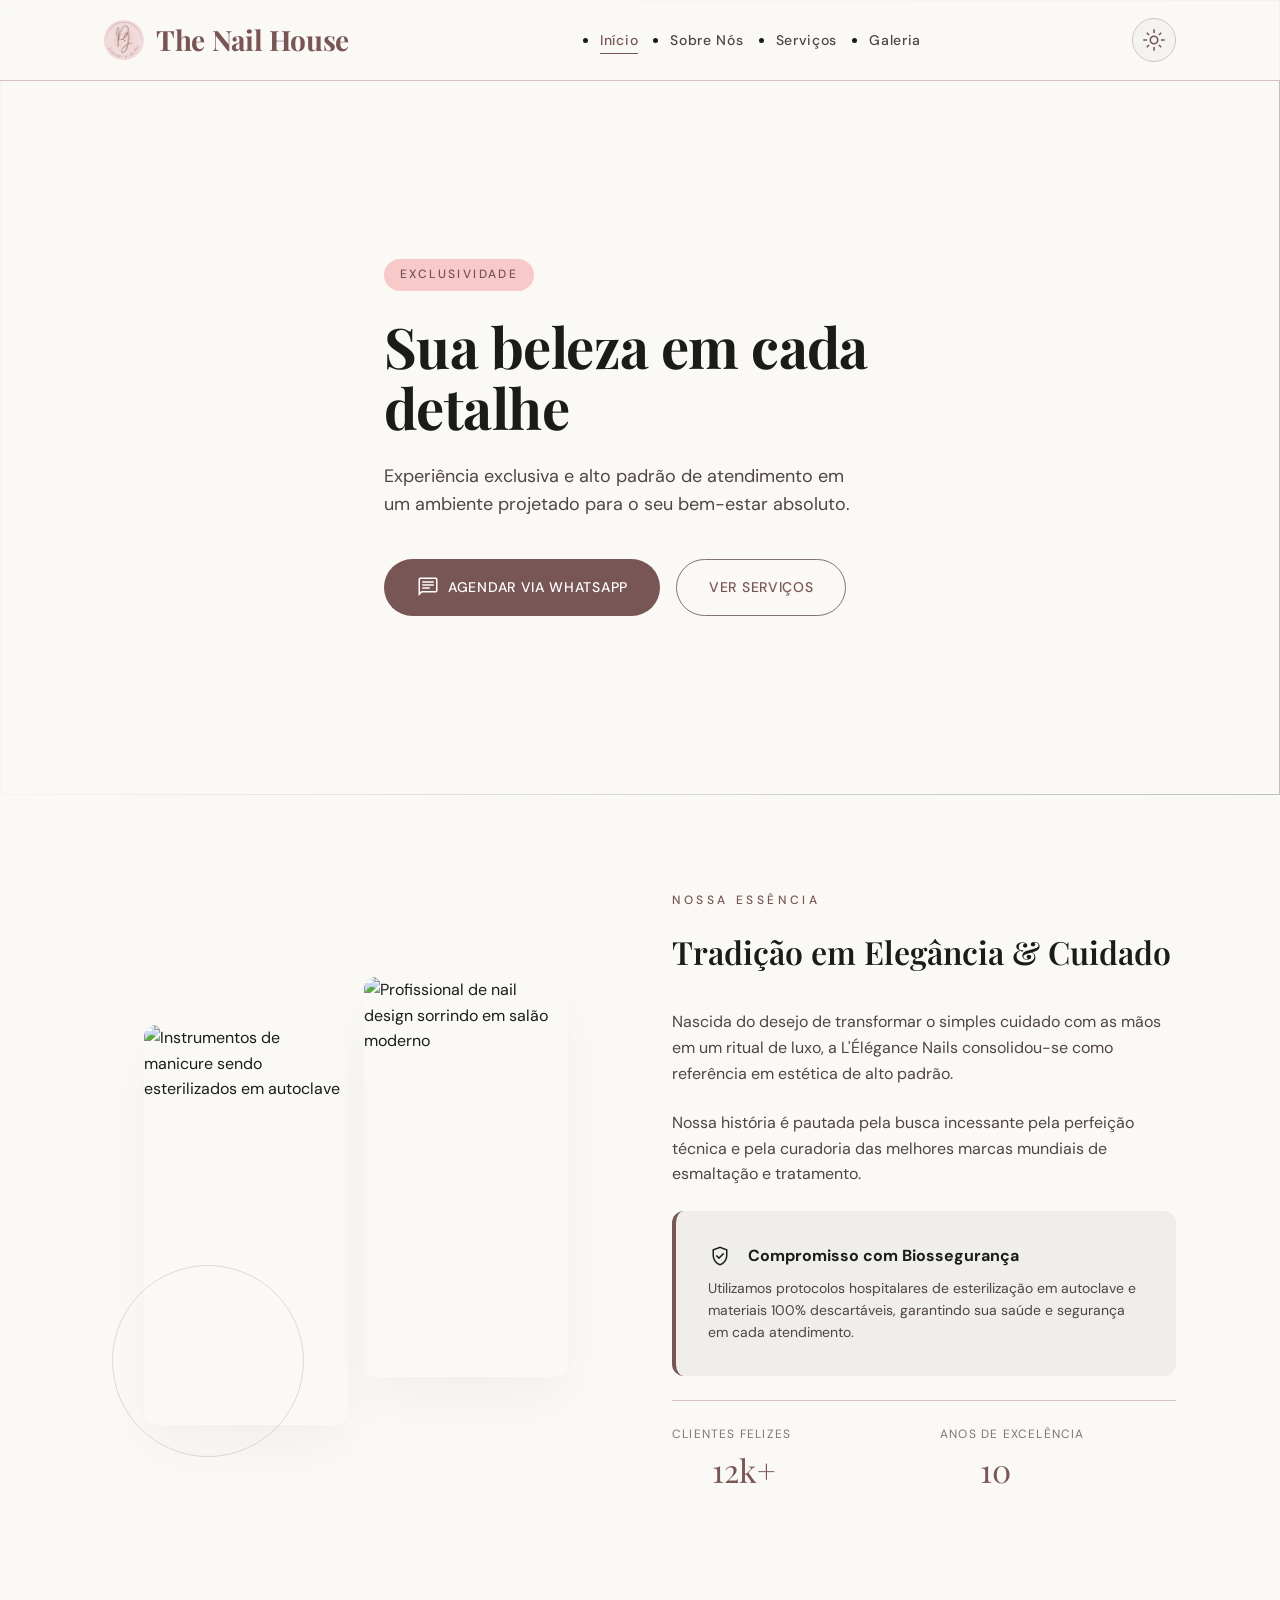
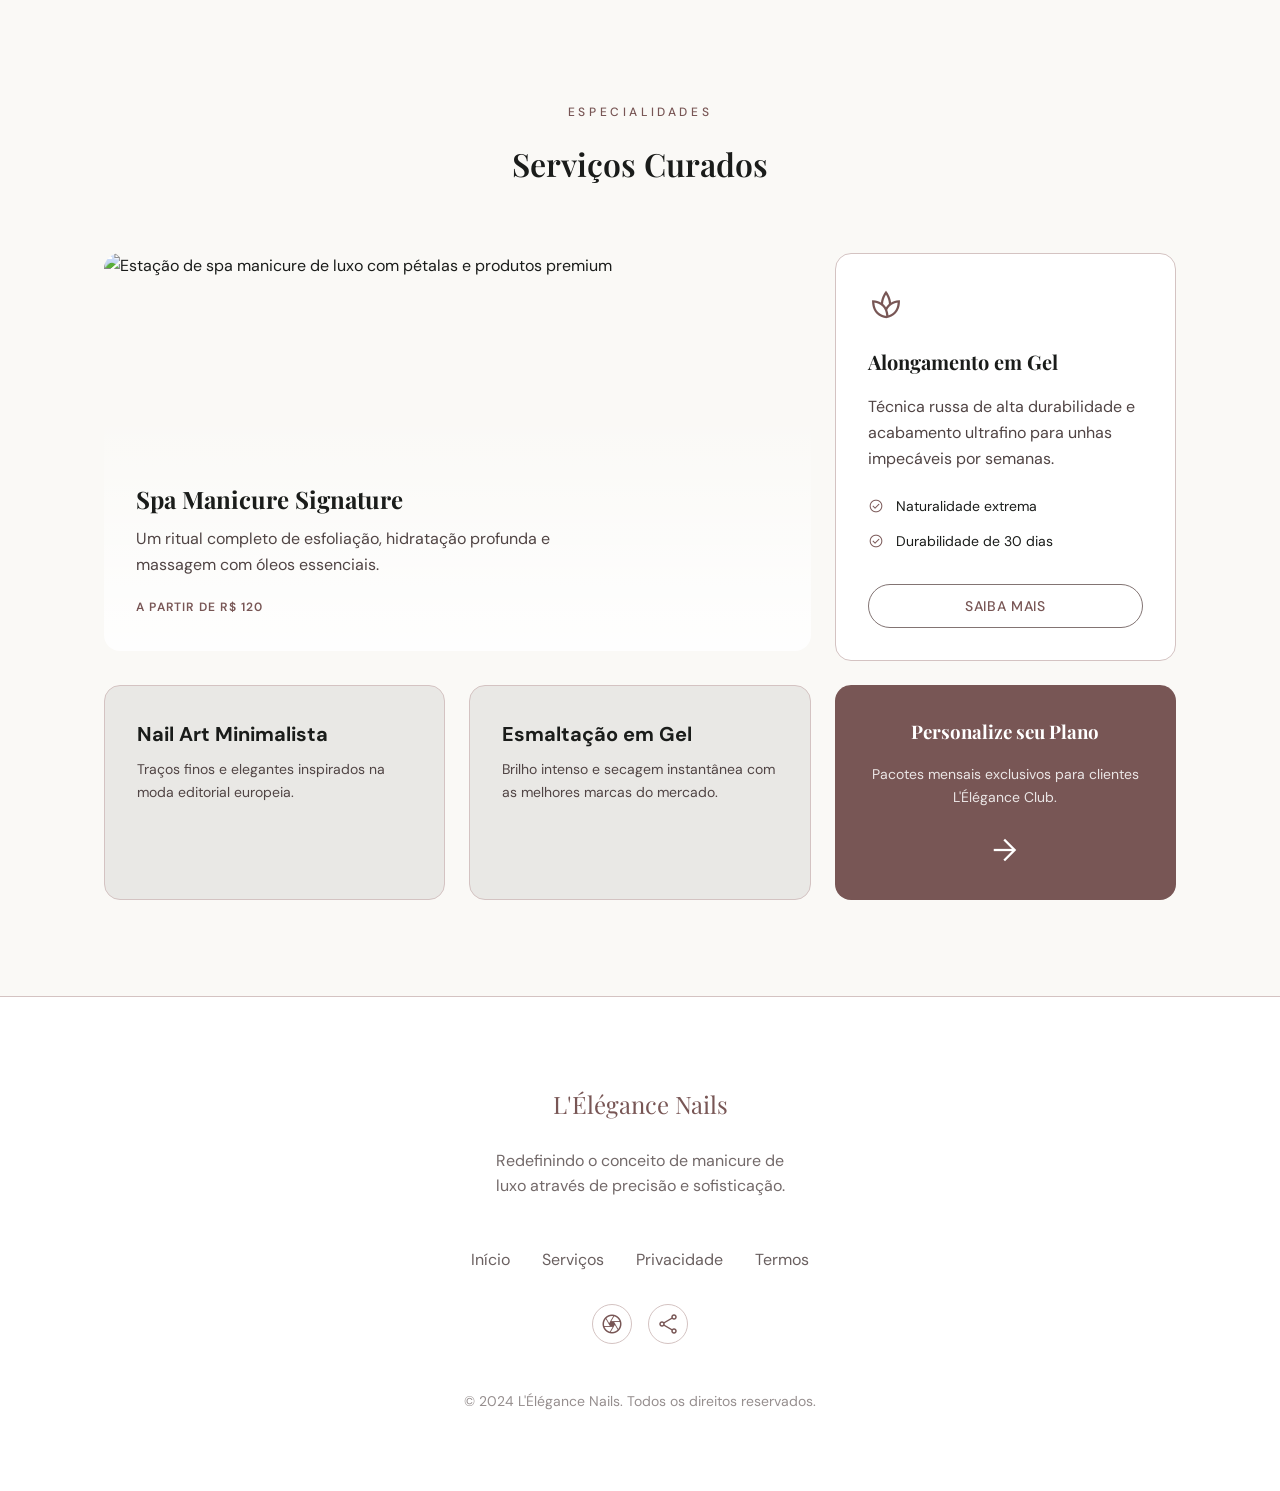
==== index.html @ 6719c439 "inicianto projeto" ====
<!DOCTYPE html>
<html lang="pt-BR" data-theme="light">
<head>
<meta charset="utf-8" />
<meta name="viewport" content="width=device-width, initial-scale=1.0" />
<title>L'Élégance Nails | Manicure de Luxo e Sofisticação</title>
<meta name="description" content="L'Élégance Nails: manicure de alto padrão, alongamento em gel, spa manicure e nail art. Biossegurança hospitalar e atendimento exclusivo. Agende pelo WhatsApp." />
<meta name="keywords" content="manicure de luxo, alongamento em gel, spa manicure, nail art, esmaltação em gel, salão de unhas" />
<meta name="robots" content="index, follow" />
<link rel="canonical" href="https://www.lelegancenails.com.br/" />

<!-- Open Graph / redes sociais -->
<meta property="og:type" content="business.business" />
<meta property="og:title" content="L'Élégance Nails | Manicure de Luxo e Sofisticação" />
<meta property="og:description" content="Experiência exclusiva de manicure e nail design em ambiente de alto padrão." />
<meta property="og:locale" content="pt_BR" />

<!-- Fonts -->
<link rel="preconnect" href="https://fonts.googleapis.com" />
<link href="https://fonts.googleapis.com/css2?family=Playfair+Display:wght@400;500;600;700;800&family=DM+Sans:wght@400;500;700&display=swap" rel="stylesheet" />
<link href="https://fonts.googleapis.com/css2?family=Material+Symbols+Outlined:wght,FILL@100..700,0..1&display=swap" rel="stylesheet" />

<!-- Tema aplicado antes da renderização, evita "flash" de tema errado -->
<script src="tema.js"></script>

<link rel="stylesheet" href="styles.css" />

<!-- Dados estruturados para SEO local -->
<script type="application/ld+json">
{
  "@context": "https://schema.org",
  "@type": "NailSalon",
  "name": "L'Élégance Nails",
  "description": "Salão de manicure de luxo com protocolos de biossegurança hospitalar.",
  "priceRange": "$$$"
}
</script>
</head>
<body>

<a class="pular-conteudo" href="#conteudo-principal" style="position:absolute;left:-9999px;">Pular para o conteúdo</a>

<!-- Cabeçalho -->
<header class="cabecalho">
  <nav class="cabecalho__nav" aria-label="Navegação principal">
    <div class="cabecalho__esquerda">
      <img src="./assets/logo.png" alt="L'Élégance Nails Logo" class="cabecalho__logo" />
      <span class="cabecalho__marca fonte-display">The Nail House</span>
    </div>

    <ul class="cabecalho__links" role="list">
      <li><a class="cabecalho__link" href="#inicio" aria-current="page">Início</a></li>
      <li><a class="cabecalho__link" href="#sobre">Sobre Nós</a></li>
      <li><a class="cabecalho__link" href="#servicos">Serviços</a></li>
      <li><a class="cabecalho__link" href="#galeria">Galeria</a></li>
    </ul>

    <div class="cabecalho__acoes">
      <button class="botao-tema" type="button" data-tema-toggle aria-pressed="false" aria-label="Ativar tema escuro">
        <span class="material-symbols-outlined botao-tema__sol" aria-hidden="true">light_mode</span>
        <span class="material-symbols-outlined botao-tema__lua" aria-hidden="true">dark_mode</span>
      </button>
    </div>
  </nav>
</header>

<main id="conteudo-principal">

  <!-- Hero -->
  <section class="hero" id="inicio" aria-labelledby="hero-titulo">
    <div class="hero__midia" aria-hidden="true">
      <img
        src="https://lh3.googleusercontent.com/aida-public/[base64]"
        alt=""
        loading="eager"
      />
      <div class="hero__gradiente"></div>
    </div>

    <div class="container hero__conteudo">
      <span class="hero__selo">Exclusividade</span>
      <h1 id="hero-titulo" class="hero__titulo fonte-display">Sua beleza em cada detalhe</h1>
      <p class="hero__texto">
        Experiência exclusiva e alto padrão de atendimento em um ambiente projetado para o seu bem-estar absoluto.
      </p>
      <div class="hero__acoes">
        <a class="botao-primario" href="https://wa.me/">
          <span class="material-symbols-outlined" aria-hidden="true">chat</span>
          Agendar via WhatsApp
        </a>
        <a class="botao-secundario" href="#servicos">Ver Serviços</a>
      </div>
    </div>
  </section>

  <!-- Sobre -->
  <section class="secao" id="sobre" aria-labelledby="sobre-titulo">
    <div class="container sobre__grade">
      <figure class="sobre__imagens revelar">
        <div>
          <img
            src="https://lh3.googleusercontent.com/aida-public/[base64]"
            alt="Instrumentos de manicure sendo esterilizados em autoclave"
            loading="lazy"
          />
        </div>
        <div>
          <img
            src="https://lh3.googleusercontent.com/aida-public/[base64]"
            alt="Profissional de nail design sorrindo em salão moderno"
            loading="lazy"
          />
        </div>
        <div class="sobre__circulo-decorativo" aria-hidden="true"></div>
      </figure>

      <div class="sobre__texto-coluna revelar">
        <span class="secao__eyebrow">Nossa Essência</span>
        <h2 id="sobre-titulo" class="secao__titulo fonte-display">Tradição em Elegância &amp; Cuidado</h2>

        <p class="sobre__paragrafo">
          Nascida do desejo de transformar o simples cuidado com as mãos em um ritual de luxo, a L'Élégance Nails consolidou-se como referência em estética de alto padrão.
        </p>
        <p class="sobre__paragrafo">
          Nossa história é pautada pela busca incessante pela perfeição técnica e pela curadoria das melhores marcas mundiais de esmaltação e tratamento.
        </p>

        <div class="destaque-bioseguranca">
          <div class="destaque-bioseguranca__cabecalho">
            <span class="material-symbols-outlined" aria-hidden="true">verified_user</span>
            <h3>Compromisso com Biossegurança</h3>
          </div>
          <p>Utilizamos protocolos hospitalares de esterilização em autoclave e materiais 100% descartáveis, garantindo sua saúde e segurança em cada atendimento.</p>
        </div>

        <dl class="estatisticas">
          <div>
            <dt class="estatisticas__rotulo">Clientes Felizes</dt>
            <dd class="estatisticas__numero fonte-display">12k+</dd>
          </div>
          <div>
            <dt class="estatisticas__rotulo">Anos de Excelência</dt>
            <dd class="estatisticas__numero fonte-display">10</dd>
          </div>
        </dl>
      </div>
    </div>
  </section>

  <!-- Serviços -->
  <section class="secao" id="servicos" aria-labelledby="servicos-titulo">
    <div class="container servicos__cabecalho">
      <span class="secao__eyebrow">Especialidades</span>
      <h2 id="servicos-titulo" class="secao__titulo fonte-display">Serviços Curados</h2>
    </div>

    <div class="container servicos__grade">
      <article class="servico-destaque revelar">
        <img
          src="https://lh3.googleusercontent.com/aida-public/[base64]"
          alt="Estação de spa manicure de luxo com pétalas e produtos premium"
          loading="lazy"
        />
        <div class="servico-destaque__gradiente" aria-hidden="true"></div>
        <div class="servico-destaque__conteudo">
          <h3 class="fonte-display">Spa Manicure Signature</h3>
          <p>Um ritual completo de esfoliação, hidratação profunda e massagem com óleos essenciais.</p>
          <span class="servico-destaque__preco">A partir de R$ 120</span>
        </div>
      </article>

      <article class="servico-card revelar">
        <div>
          <span class="material-symbols-outlined servico-card__icone" aria-hidden="true">spa</span>
          <h3 class="fonte-display">Alongamento em Gel</h3>
          <p>Técnica russa de alta durabilidade e acabamento ultrafino para unhas impecáveis por semanas.</p>
        </div>
        <ul>
          <li><span class="material-symbols-outlined" aria-hidden="true">check_circle</span> Naturalidade extrema</li>
          <li><span class="material-symbols-outlined" aria-hidden="true">check_circle</span> Durabilidade de 30 dias</li>
        </ul>
        <button class="botao-secundario" type="button">Saiba Mais</button>
      </article>

      <article class="servico-simples revelar">
        <h3>Nail Art Minimalista</h3>
        <p>Traços finos e elegantes inspirados na moda editorial europeia.</p>
      </article>

      <article class="servico-simples revelar">
        <h3>Esmaltação em Gel</h3>
        <p>Brilho intenso e secagem instantânea com as melhores marcas do mercado.</p>
      </article>

      <article class="servico-cta revelar">
        <h3 class="fonte-display">Personalize seu Plano</h3>
        <p>Pacotes mensais exclusivos para clientes L'Élégance Club.</p>
        <span class="material-symbols-outlined" aria-hidden="true">arrow_forward</span>
      </article>
    </div>
  </section>

</main>

<!-- Rodapé -->
<footer class="rodape">
  <div class="container rodape__conteudo">
    <div>
      <p class="rodape__marca fonte-display">L'Élégance Nails</p>
      <p class="rodape__descricao">Redefinindo o conceito de manicure de luxo através de precisão e sofisticação.</p>
    </div>

    <nav aria-label="Links do rodapé">
      <ul class="rodape__links" role="list" style="list-style:none;padding:0;margin:0;">
        <li><a href="#inicio">Início</a></li>
        <li><a href="#servicos">Serviços</a></li>
        <li><a href="#">Privacidade</a></li>
        <li><a href="#">Termos</a></li>
      </ul>
    </nav>

    <div class="rodape__redes">
      <a href="#" aria-label="Instagram"><span class="material-symbols-outlined" aria-hidden="true">camera</span></a>
      <a href="#" aria-label="Compartilhar"><span class="material-symbols-outlined" aria-hidden="true">share</span></a>
    </div>

    <p class="rodape__copyright">© 2024 L'Élégance Nails. Todos os direitos reservados.</p>
  </div>
</footer>

<!-- Navegação inferior (mobile) -->
<nav class="nav-inferior" aria-label="Navegação inferior mobile">
  <ul class="nav-inferior__lista" role="list" style="list-style:none;padding:0;margin:0;">
    <li><a class="nav-inferior__item" href="./index.html" aria-current="page"><span class="material-symbols-outlined" aria-hidden="true">home</span>Home</a></li>
    <li><a class="nav-inferior__item" href="./servico.html"><span class="material-symbols-outlined" aria-hidden="true">content_cut</span>Serviços</a></li>
    <li><a class="nav-inferior__item" href="./galeria.html"><span class="material-symbols-outlined" aria-hidden="true">auto_stories</span>Galeria</a></li>
    <li><a class="nav-inferior__item" href="./agendar.html"><span class="material-symbols-outlined" aria-hidden="true">calendar_month</span>Agendar</a></li>
  </ul>
</nav>

<script>
  // Revelação dos elementos ao rolar a página
  document.addEventListener('DOMContentLoaded', function () {
    var opcoes = { threshold: 0.15 };
    var observador = new IntersectionObserver(function (entradas) {
      entradas.forEach(function (entrada) {
        if (entrada.isIntersecting) {
          entrada.target.classList.add('revelar--visivel');
          observador.unobserve(entrada.target);
        }
      });
    }, opcoes);

    document.querySelectorAll('.revelar').forEach(function (elemento) {
      observador.observe(elemento);
    });

    // Menu mobile simples
    var botaoMenu = document.querySelector('.cabecalho__menu-mobile');
    var links = document.querySelector('.cabecalho__links');
    if (botaoMenu && links) {
      botaoMenu.addEventListener('click', function () {
        var aberto = botaoMenu.getAttribute('aria-expanded') === 'true';
        botaoMenu.setAttribute('aria-expanded', String(!aberto));
        links.style.display = aberto ? '' : 'flex';
        links.style.flexDirection = 'column';
        links.style.position = 'absolute';
        links.style.top = '80px';
        links.style.left = '0';
        links.style.right = '0';
        links.style.background = 'var(--color-surface)';
        links.style.padding = '16px 20px';
        links.style.borderBottom = '1px solid var(--color-outline-variant)';
      });
    }
  });
</script>
</body>
</html>
---- styles.css ----
/* ==========================================================================
   L'Élégance Nails — styles.css
   Sistema de tema via CSS custom properties + data-theme no <html>
   ========================================================================== */

:root,
[data-theme="light"] {
  --color-primary: #785655;
  --color-on-primary: #ffffff;
  --color-primary-container: #f7cac9;
  --color-on-primary-container: #755353;
  --color-secondary: #7b5455;
  --color-secondary-container: #fdcbcb;
  --color-on-secondary-container: #795354;

  --color-background: #faf9f6;
  --color-on-background: #1a1c1a;
  --color-surface: #faf9f6;
  --color-on-surface: #1a1c1a;
  --color-surface-variant: #e3e2e0;
  --color-on-surface-variant: #504444;

  --color-surface-container-lowest: #ffffff;
  --color-surface-container-low: #f4f3f1;
  --color-surface-container: #efeeeb;
  --color-surface-container-high: #e9e8e5;
  --color-surface-container-highest: #e3e2e0;

  --color-outline: #827473;
  --color-outline-variant: #d4c3c2;

  --sombra-ambiente: 0 24px 48px -12px rgba(123, 84, 85, 0.08);
  --sombra-nav: 0 -4px 24px rgba(123, 84, 85, 0.06);
  color-scheme: light;
}

[data-theme="dark"] {
  --color-primary: #ffd0d9;
  --color-on-primary: #46282f;
  --color-primary-container: #e2b4bd;
  --color-on-primary-container: #67444c;
  --color-secondary: #f2b8b8;
  --color-secondary-container: #673e3e;
  --color-on-secondary-container: #e2abaa;

  --color-background: #131313;
  --color-on-background: #e5e2e1;
  --color-surface: #131313;
  --color-on-surface: #e5e2e1;
  --color-surface-variant: #353534;
  --color-on-surface-variant: #d3c2c5;

  --color-surface-container-lowest: #0e0e0e;
  --color-surface-container-low: #1c1b1b;
  --color-surface-container: #201f1f;
  --color-surface-container-high: #2a2a2a;
  --color-surface-container-highest: #353534;

  --color-outline: #9c8d8f;
  --color-outline-variant: #4f4446;

  --sombra-ambiente: 0 24px 48px -12px rgba(0, 0, 0, 0.55);
  --sombra-nav: 0 -4px 24px rgba(0, 0, 0, 0.5);
  color-scheme: dark;
}

/* Transição suave ao trocar de tema (ligada via JS por 500ms) */
.transicao-tema,
.transicao-tema * {
  transition: background-color 0.4s ease, color 0.4s ease, border-color 0.4s ease,
    box-shadow 0.4s ease !important;
}

/* ==========================================================================
   Reset & base
   ========================================================================== */
* {
  box-sizing: border-box;
}

html {
  scroll-behavior: smooth;
}

body {
  margin: 0;
  min-height: 100dvh;
  background: var(--color-background);
  color: var(--color-on-surface);
  font-family: "DM Sans", "Manrope", sans-serif;
  line-height: 1.6;
  -webkit-font-smoothing: antialiased;
}

img {
  max-width: 100%;
  display: block;
}

a {
  color: inherit;
  text-decoration: none;
}

button {
  font: inherit;
  cursor: pointer;
}

::-webkit-scrollbar {
  width: 6px;
}
::-webkit-scrollbar-track {
  background: var(--color-background);
}
::-webkit-scrollbar-thumb {
  background: var(--color-outline-variant);
  border-radius: 10px;
}

.material-symbols-outlined {
  font-variation-settings: "FILL" 0, "wght" 300, "GRAD" 0, "opsz" 24;
  vertical-align: middle;
}

.container {
  max-width: 1200px;
  margin-inline: auto;
  padding-inline: 20px;
}
@media (min-width: 768px) {
  .container {
    padding-inline: 64px;
  }
}

.fonte-display {
  font-family: "Playfair Display", serif;
}

/* ==========================================================================
   Cabeçalho / navegação
   ========================================================================== */
/* ==========================================================================
   Cabeçalho / navegação
   ========================================================================== */
.cabecalho {
  position: fixed;
  inset-inline: 0;
  top: 0;
  z-index: 50;
  background: color-mix(in srgb, var(--color-surface) 80%, transparent);
  backdrop-filter: blur(20px);
  -webkit-backdrop-filter: blur(20px);
  border-bottom: 1px solid var(--color-outline-variant);
}

.cabecalho__nav {
  display: flex;
  align-items: center;
  justify-content: space-between;
  height: 80px;
  max-width: 1200px;
  margin-inline: auto;
  padding-inline: 20px;
}
@media (min-width: 768px) {
  .cabecalho__nav {
    padding-inline: 64px;
  }
}

/* Agrupamento da Esquerda (Logo + Nome) */
.cabecalho__esquerda {
  display: flex;
  align-items: center;
  gap: 12px;
}

/* Estilização da Logo */
.cabecalho__logo {
  height: 40px; /* Ajuste a altura desejada da sua logo aqui */
  width: auto;
  object-fit: contain;
}

.cabecalho__marca {
  font-size: 22px;
  font-weight: 700;
  color: var(--color-primary);
  letter-spacing: -0.01em;
}
@media (min-width: 768px) {
  .cabecalho__marca {
    font-size: 28px;
  }
}

.cabecalho__links {
  display: none;
  align-items: center;
  gap: 32px;
}
@media (min-width: 768px) {
  .cabecalho__links {
    display: flex;
  }
}

.cabecalho__link {
  font-size: 14px;
  letter-spacing: 0.05em;
  font-weight: 500;
  color: var(--color-on-surface-variant);
  padding-bottom: 4px;
  border-bottom: 1px solid transparent;
  transition: color 0.3s ease, border-color 0.3s ease;
}
.cabecalho__link:hover,
.cabecalho__link[aria-current="page"] {
  color: var(--color-primary);
  border-color: var(--color-primary);
}

.cabecalho__acoes {
  display: flex;
  align-items: center;
  gap: 12px;
}

/* Botão de alternância de tema */
.botao-tema {
  position: relative;
  display: inline-flex;
  align-items: center;
  justify-content: center;
  width: 44px;
  height: 44px;
  border-radius: 999px;
  border: 1px solid var(--color-outline-variant);
  background: var(--color-surface-container-low);
  color: var(--color-primary);
  overflow: hidden;
  transition: background 0.3s ease, transform 0.2s ease, border-color 0.3s ease;
}
.botao-tema:hover {
  border-color: var(--color-primary);
}
.botao-tema:active {
  transform: scale(0.9);
}
.botao-tema .material-symbols-outlined {
  position: absolute;
  transition: transform 0.45s cubic-bezier(0.34, 1.56, 0.64, 1), opacity 0.3s ease;
}
.botao-tema__sol {
  opacity: 1;
  transform: rotate(0deg) scale(1);
}
.botao-tema__lua {
  opacity: 0;
  transform: rotate(-90deg) scale(0.4);
}
[data-theme="dark"] .botao-tema__sol {
  opacity: 0;
  transform: rotate(90deg) scale(0.4);
}
[data-theme="dark"] .botao-tema__lua {
  opacity: 1;
  transform: rotate(0deg) scale(1);
}

.botao-primario {
  background: var(--color-primary);
  color: var(--color-on-primary);
  border: none;
  padding: 10px 24px;
  border-radius: 999px;
  font-size: 14px;
  letter-spacing: 0.05em;
  font-weight: 500;
  text-transform: uppercase;
  transition: background 0.3s ease, transform 0.2s ease, box-shadow 0.3s ease;
}
.botao-primario:hover {
  box-shadow: 0 8px 20px -6px color-mix(in srgb, var(--color-primary) 60%, transparent);
}
.botao-primario:active {
  transform: scale(0.96);
}

.botao-secundario {
  background: transparent;
  border: 1px solid var(--color-outline);
  color: var(--color-primary);
  padding: 10px 24px;
  border-radius: 999px;
  font-size: 14px;
  letter-spacing: 0.05em;
  font-weight: 500;
  text-transform: uppercase;
  transition: background 0.3s ease, border-color 0.3s ease;
}
.botao-secundario:hover {
  background: color-mix(in srgb, var(--color-primary-container) 20%, transparent);
  border-color: var(--color-primary);
}

/* ==========================================================================
   Hero
   ========================================================================== */
.hero {
  position: relative;
  min-height: 795px;
  display: flex;
  align-items: center;
  padding-top: 80px;
  overflow: hidden;
}

.hero__midia {
  position: absolute;
  inset: 0;
  z-index: 0;
}
.hero__midia img {
  width: 100%;
  height: 100%;
  object-fit: cover;
  animation: zoom-suave 16s ease-in-out infinite alternate;
}
.hero__gradiente {
  position: absolute;
  inset: 0;
  background: linear-gradient(
    to right,
    color-mix(in srgb, var(--color-background) 92%, transparent) 0%,
    color-mix(in srgb, var(--color-background) 45%, transparent) 45%,
    transparent 100%
  );
}

.hero__conteudo {
  position: relative;
  z-index: 10;
  max-width: 640px;
}

.hero__selo {
  display: inline-block;
  padding: 6px 16px;
  margin-bottom: 24px;
  border-radius: 999px;
  background: var(--color-primary-container);
  color: var(--color-on-primary-container);
  font-size: 12px;
  letter-spacing: 0.2em;
  text-transform: uppercase;
  font-weight: 500;
}

.hero__titulo {
  font-size: 32px;
  line-height: 1.2;
  font-weight: 700;
  letter-spacing: -0.01em;
  margin: 0 0 24px;
  color: var(--color-on-surface);
}
@media (min-width: 768px) {
  .hero__titulo {
    font-size: 56px;
    line-height: 1.1;
  }
}

.hero__texto {
  font-size: 18px;
  color: var(--color-on-surface-variant);
  max-width: 480px;
  margin: 0 0 40px;
}

.hero__acoes {
  display: flex;
  flex-direction: column;
  gap: 16px;
}
@media (min-width: 480px) {
  .hero__acoes {
    flex-direction: row;
  }
}

.hero__acoes a {
  display: inline-flex;
  align-items: center;
  justify-content: center;
  gap: 8px;
  padding: 16px 32px;
}

/* ==========================================================================
   Seção "Sobre"
   ========================================================================== */
.secao {
  padding-block: 96px;
}

.secao__eyebrow {
  display: block;
  margin-bottom: 16px;
  color: var(--color-primary);
  font-size: 12px;
  letter-spacing: 0.3em;
  text-transform: uppercase;
  font-weight: 500;
}

.secao__titulo {
  font-size: 28px;
  font-weight: 600;
  margin: 0 0 32px;
  color: var(--color-on-surface);
}
@media (min-width: 768px) {
  .secao__titulo {
    font-size: 32px;
  }
}

.sobre__grade {
  display: grid;
  grid-template-columns: 1fr;
  gap: 64px;
  align-items: center;
}
@media (min-width: 1024px) {
  .sobre__grade {
    grid-template-columns: repeat(12, 1fr);
  }
  .sobre__imagens {
    grid-column: span 6;
  }
  .sobre__texto-coluna {
    grid-column: span 6;
  }
}

.sobre__imagens {
  position: relative;
  display: grid;
  grid-template-columns: 1fr 1fr;
  gap: 16px;
}
.sobre__imagens > div:first-child {
  padding-top: 48px;
}
.sobre__imagens img {
  width: 100%;
  height: 400px;
  object-fit: cover;
  border-radius: 12px;
  box-shadow: var(--sombra-ambiente);
  transition: transform 0.5s ease;
}
.sobre__imagens > div:last-child img {
  height: 450px;
}
.sobre__imagens img:hover {
  transform: translateY(-6px);
}
.sobre__circulo-decorativo {
  position: absolute;
  z-index: -1;
  bottom: -32px;
  left: -32px;
  width: 192px;
  height: 192px;
  border-radius: 999px;
  border: 1px solid color-mix(in srgb, var(--color-primary) 20%, transparent);
}

.sobre__paragrafo {
  color: var(--color-on-surface-variant);
  margin: 0 0 24px;
}

.destaque-bioseguranca {
  background: var(--color-surface-container);
  padding: 32px;
  border-radius: 12px;
  border-left: 4px solid var(--color-primary);
  margin-block: 24px;
}
.destaque-bioseguranca__cabecalho {
  display: flex;
  gap: 16px;
  align-items: center;
  margin-bottom: 8px;
}
.destaque-bioseguranca__cabecalho h3 {
  margin: 0;
  color: var(--color-on-surface);
  font-size: 16px;
}
.destaque-bioseguranca p {
  margin: 0;
  font-size: 14px;
  color: var(--color-on-surface-variant);
}

.estatisticas {
  display: grid;
  grid-template-columns: 1fr 1fr;
  gap: 32px;
  padding-top: 24px;
  border-top: 1px solid var(--color-outline-variant);
}
.estatisticas__numero {
  display: block;
  font-family: "Playfair Display", serif;
  font-size: 32px;
  color: var(--color-primary);
}
.estatisticas__rotulo {
  font-size: 12px;
  text-transform: uppercase;
  letter-spacing: 0.1em;
  color: var(--color-outline);
}

/* ==========================================================================
   Serviços — grade bento
   ========================================================================== */
.servicos__cabecalho {
  text-align: center;
  margin-bottom: 64px;
}

.servicos__grade {
  display: grid;
  grid-template-columns: 1fr;
  gap: 24px;
}
@media (min-width: 768px) {
  .servicos__grade {
    grid-template-columns: repeat(3, 1fr);
  }
  .servico-destaque {
    grid-column: span 2;
  }
}

.servico-destaque {
  position: relative;
  overflow: hidden;
  border-radius: 16px;
  aspect-ratio: 16 / 9;
}
.servico-destaque img {
  position: absolute;
  inset: 0;
  width: 100%;
  height: 100%;
  object-fit: cover;
  transition: transform 0.7s ease;
}
.servico-destaque:hover img {
  transform: scale(1.06);
}
.servico-destaque__gradiente {
  position: absolute;
  inset: 0;
  background: linear-gradient(
    to top,
    color-mix(in srgb, var(--color-surface-container-lowest) 90%, transparent) 0%,
    transparent 60%
  );
}
.servico-destaque__conteudo {
  position: absolute;
  left: 0;
  bottom: 0;
  padding: 32px;
}
.servico-destaque__conteudo h3 {
  font-size: 24px;
  margin: 0 0 8px;
  color: var(--color-on-surface);
}
.servico-destaque__conteudo p {
  color: var(--color-on-surface-variant);
  max-width: 420px;
  margin: 0 0 16px;
}
.servico-destaque__preco {
  color: var(--color-primary);
  font-size: 12px;
  letter-spacing: 0.1em;
  text-transform: uppercase;
  font-weight: 600;
}

.servico-card {
  background: var(--color-surface-container-lowest);
  padding: 32px;
  border-radius: 16px;
  border: 1px solid var(--color-outline-variant);
  display: flex;
  flex-direction: column;
  justify-content: space-between;
  transition: border-color 0.3s ease, transform 0.3s ease;
}
.servico-card:hover {
  border-color: var(--color-primary);
  transform: translateY(-4px);
}
.servico-card__icone {
  color: var(--color-primary);
  font-size: 36px;
  margin-bottom: 24px;
}
.servico-card h3 {
  font-size: 20px;
  margin: 0 0 16px;
  color: var(--color-on-surface);
}
.servico-card p {
  color: var(--color-on-surface-variant);
  margin: 0 0 24px;
}
.servico-card ul {
  list-style: none;
  margin: 0 0 32px;
  padding: 0;
  display: flex;
  flex-direction: column;
  gap: 12px;
}
.servico-card li {
  display: flex;
  align-items: center;
  gap: 12px;
  font-size: 14px;
}
.servico-card li .material-symbols-outlined {
  color: var(--color-primary);
  font-size: 16px;
}

.servico-simples {
  background: var(--color-surface-container-high);
  padding: 32px;
  border-radius: 16px;
  border: 1px solid var(--color-outline-variant);
  cursor: pointer;
  transition: background 0.3s ease, transform 0.3s ease;
}
.servico-simples:hover {
  background: color-mix(in srgb, var(--color-primary-container) 30%, var(--color-surface-container-high));
  transform: translateY(-4px);
}
.servico-simples h3 {
  margin: 0 0 8px;
  font-size: 20px;
  color: var(--color-on-surface);
  transition: color 0.3s ease;
}
.servico-simples:hover h3 {
  color: var(--color-primary);
}
.servico-simples p {
  margin: 0;
  font-size: 14px;
  color: var(--color-on-surface-variant);
}

.servico-cta {
  background: var(--color-primary);
  color: var(--color-on-primary);
  padding: 32px;
  border-radius: 16px;
  display: flex;
  flex-direction: column;
  align-items: center;
  justify-content: center;
  text-align: center;
}
.servico-cta h3 {
  margin: 0 0 16px;
}
.servico-cta p {
  margin: 0 0 24px;
  opacity: 0.85;
  font-size: 14px;
}
.servico-cta .material-symbols-outlined {
  font-size: 36px;
  animation: flutuar 2s ease-in-out infinite;
}

/* ==========================================================================
   Rodapé
   ========================================================================== */
.rodape {
  background: var(--color-surface-container-lowest);
  padding-block: 64px;
  border-top: 1px solid var(--color-outline-variant);
}
.rodape__conteudo {
  display: flex;
  flex-direction: column;
  align-items: center;
  gap: 32px;
  text-align: center;
}
.rodape__marca {
  font-size: 24px;
  color: var(--color-primary);
}
.rodape__descricao {
  margin-top: 16px;
  max-width: 320px;
  margin-inline: auto;
  color: var(--color-on-surface-variant);
  opacity: 0.8;
}
.rodape__links {
  display: flex;
  gap: 32px;
  flex-wrap: wrap;
  justify-content: center;
}
.rodape__links a {
  color: var(--color-on-surface-variant);
  opacity: 0.85;
  transition: color 0.3s ease, opacity 0.3s ease;
}
.rodape__links a:hover {
  color: var(--color-primary);
  opacity: 1;
}
.rodape__redes {
  display: flex;
  gap: 16px;
}
.rodape__redes a {
  width: 40px;
  height: 40px;
  display: inline-flex;
  align-items: center;
  justify-content: center;
  border-radius: 999px;
  border: 1px solid var(--color-outline-variant);
  color: var(--color-primary);
  transition: background 0.3s ease;
}
.rodape__redes a:hover {
  background: color-mix(in srgb, var(--color-primary-container) 25%, transparent);
}
.rodape__copyright {
  color: var(--color-on-surface-variant);
  opacity: 0.6;
  font-size: 14px;
}

/* ==========================================================================
   Navegação inferior (mobile)
   ========================================================================== */
.nav-inferior {
  position: fixed;
  inset-inline: 0;
  bottom: 0;
  z-index: 50;
  display: none;
  background: color-mix(in srgb, var(--color-surface) 90%, transparent);
  backdrop-filter: blur(16px);
  border-top: 1px solid var(--color-outline-variant);
  box-shadow: var(--sombra-nav);
}
@media (max-width: 767px) {
  .nav-inferior {
    display: block;
  }
}
.nav-inferior__lista {
  display: flex;
  justify-content: space-around;
  align-items: center;
  height: 64px;
}
.nav-inferior__item {
  display: flex;
  flex-direction: column;
  align-items: center;
  justify-content: center;
  gap: 2px;
  color: var(--color-on-surface-variant);
  font-size: 10px;
  transition: transform 0.2s ease, color 0.2s ease;
}
.nav-inferior__item:active {
  transform: scale(0.9);
}
.nav-inferior__item[aria-current="page"] {
  color: var(--color-primary);
  font-weight: 700;
}

/* ==========================================================================
   Animações
   ========================================================================== */
@keyframes zoom-suave {
  from {
    transform: scale(1);
  }
  to {
    transform: scale(1.08);
  }
}

@keyframes flutuar {
  0%,
  100% {
    transform: translateY(0);
  }
  50% {
    transform: translateY(-6px);
  }
}

@keyframes entrar-de-baixo {
  from {
    opacity: 0;
    transform: translateY(24px);
  }
  to {
    opacity: 1;
    transform: translateY(0);
  }
}

.hero__conteudo {
  animation: entrar-de-baixo 0.9s ease both;
}
.hero__selo {
  animation: entrar-de-baixo 0.7s ease both;
}
.hero__titulo {
  animation: entrar-de-baixo 0.9s 0.1s ease both;
}
.hero__texto {
  animation: entrar-de-baixo 0.9s 0.2s ease both;
}
.hero__acoes {
  animation: entrar-de-baixo 0.9s 0.3s ease both;
}

/* Revelação ao rolar a página (ativada via JS quando o elemento entra na tela) */
.revelar {
  opacity: 0;
  transform: translateY(32px);
  transition: opacity 0.8s ease, transform 0.8s ease;
}
.revelar.revelar--visivel {
  opacity: 1;
  transform: translateY(0);
}

/* Respeita usuários que preferem menos movimento */
@media (prefers-reduced-motion: reduce) {
  *,
  *::before,
  *::after {
    animation-duration: 0.001ms !important;
    animation-iteration-count: 1 !important;
    transition-duration: 0.001ms !important;
    scroll-behavior: auto !important;
  }
}
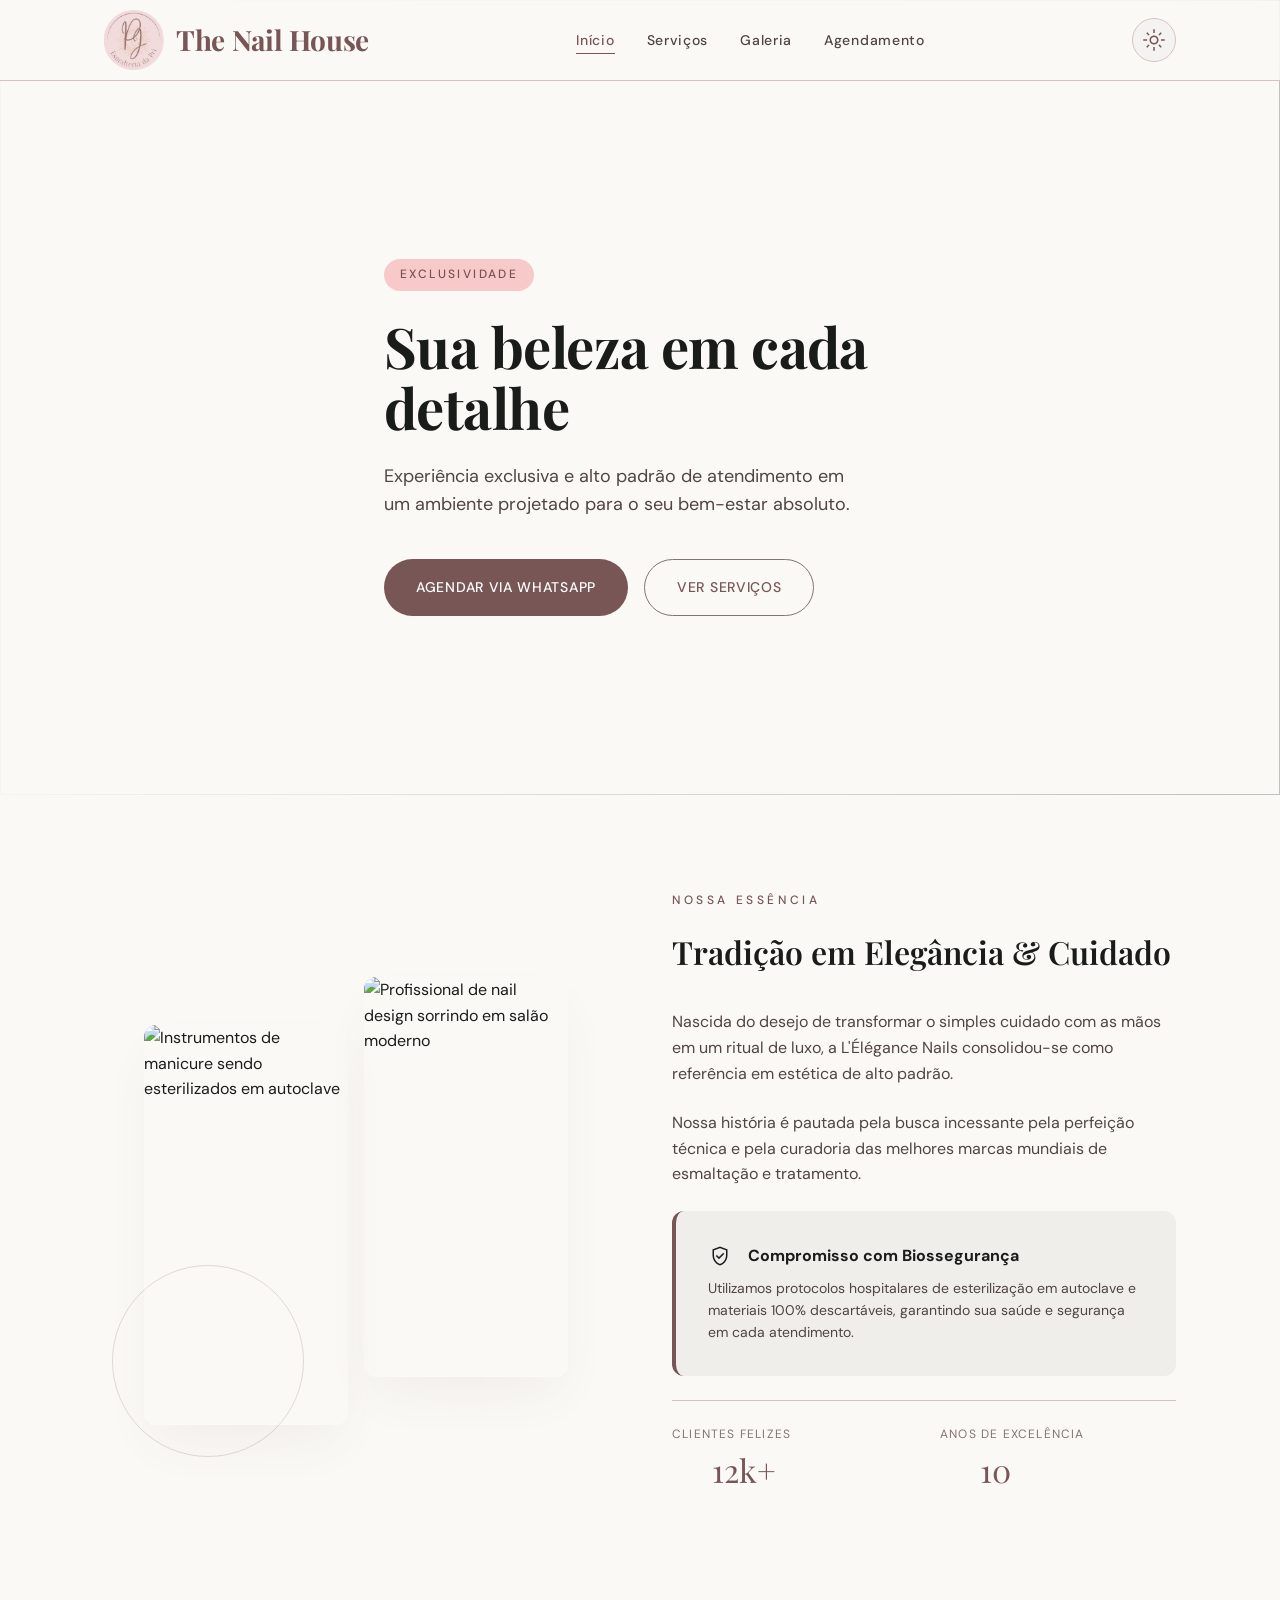
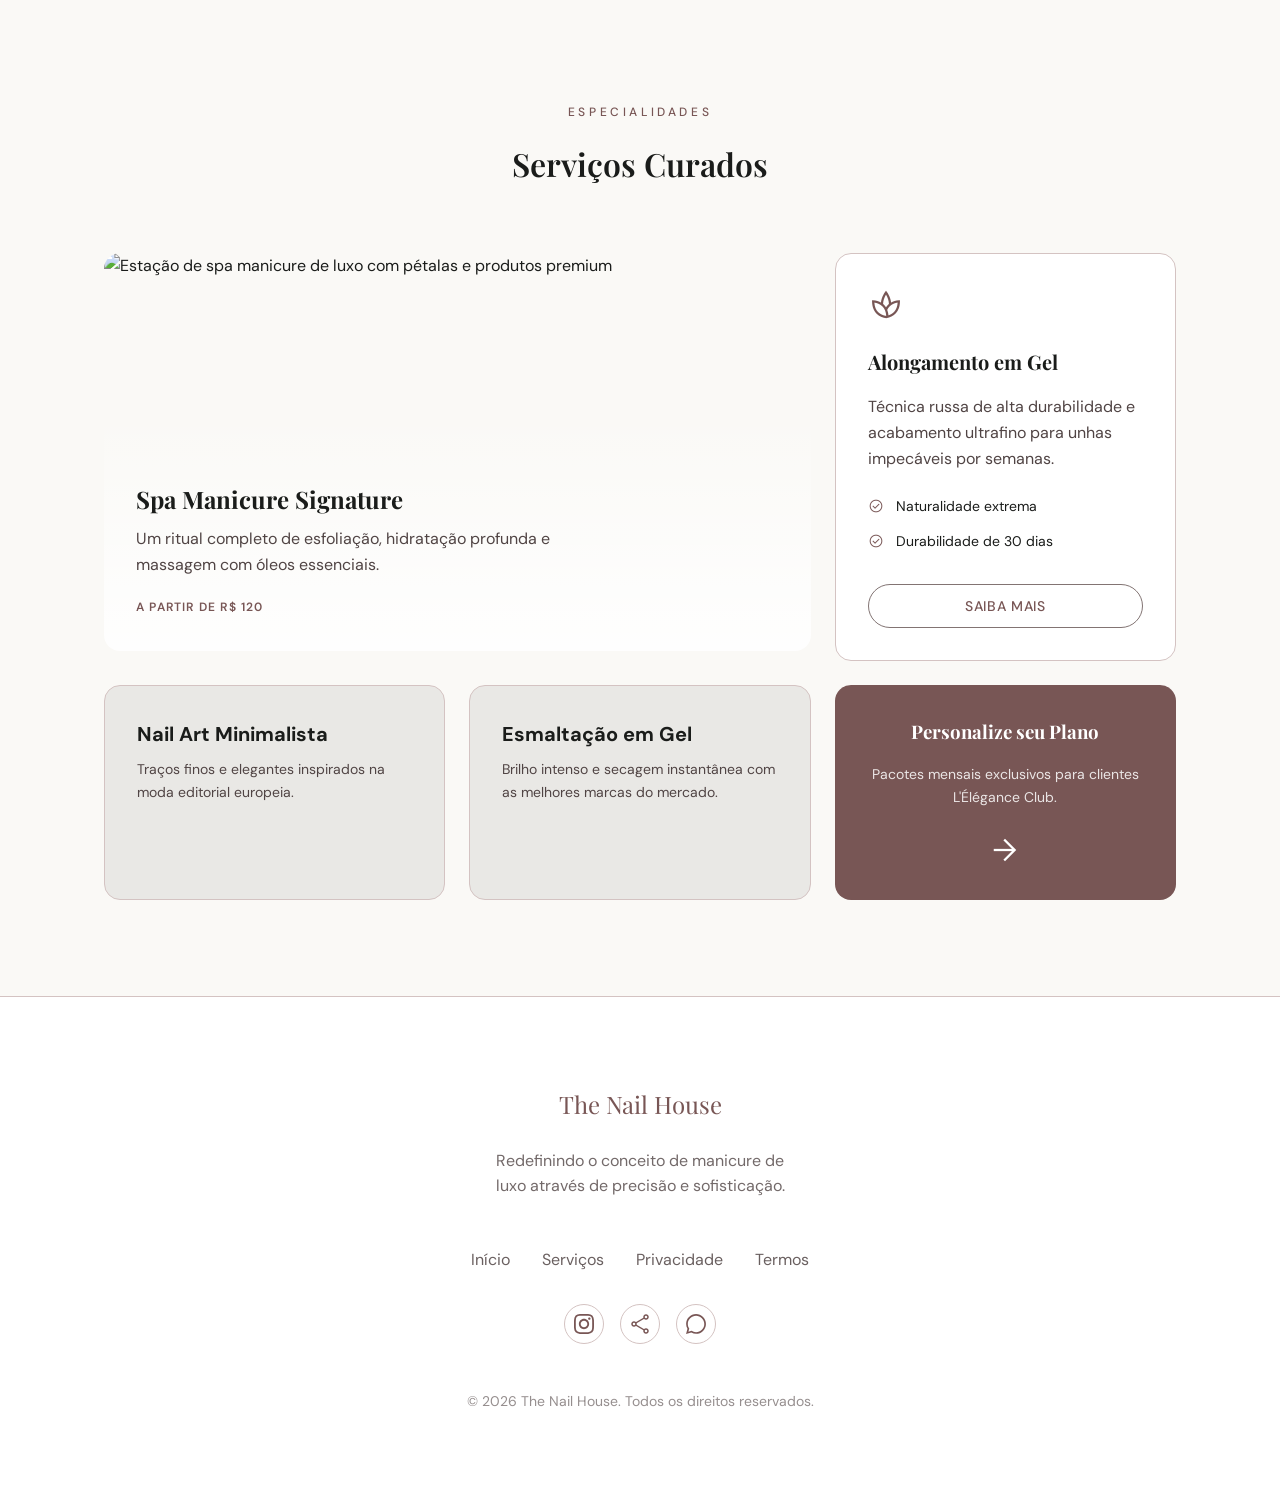
==== commit 35f0f82f: "ajuste basico" ====
--- a/index.html
+++ b/index.html
@@ -49,10 +49,10 @@
     </div>
 
     <ul class="cabecalho__links" role="list">
-      <li><a class="cabecalho__link" href="#inicio" aria-current="page">Início</a></li>
-      <li><a class="cabecalho__link" href="#sobre">Sobre Nós</a></li>
-      <li><a class="cabecalho__link" href="#servicos">Serviços</a></li>
-      <li><a class="cabecalho__link" href="#galeria">Galeria</a></li>
+      <li><a class="cabecalho__link" href="./index.html" aria-current="page">Início</a></li>
+      <li><a class="cabecalho__link" href="./servico.html">Serviços</a></li>
+      <li><a class="cabecalho__link" href="./galeria.html">Galeria</a></li>
+      <li><a class="cabecalho__link" href="./agendar.html">Agendamento</a></li>
     </ul>
 
     <div class="cabecalho__acoes">
@@ -84,8 +84,8 @@
         Experiência exclusiva e alto padrão de atendimento em um ambiente projetado para o seu bem-estar absoluto.
       </p>
       <div class="hero__acoes">
-        <a class="botao-primario" href="https://wa.me/">
-          <span class="material-symbols-outlined" aria-hidden="true">chat</span>
+        <a class="botao-primario" href="./agendar.html">
+         <!-- <span class="material-symbols-outlined" aria-hidden="true">chat</span>-->
           Agendar via WhatsApp
         </a>
         <a class="botao-secundario" href="#servicos">Ver Serviços</a>
@@ -206,7 +206,7 @@
 <footer class="rodape">
   <div class="container rodape__conteudo">
     <div>
-      <p class="rodape__marca fonte-display">L'Élégance Nails</p>
+      <p class="rodape__marca fonte-display">The Nail House</p>
       <p class="rodape__descricao">Redefinindo o conceito de manicure de luxo através de precisão e sofisticação.</p>
     </div>
 
@@ -219,19 +219,30 @@
       </ul>
     </nav>
 
-    <div class="rodape__redes">
-      <a href="#" aria-label="Instagram"><span class="material-symbols-outlined" aria-hidden="true">camera</span></a>
-      <a href="#" aria-label="Compartilhar"><span class="material-symbols-outlined" aria-hidden="true">share</span></a>
-    </div>
-
-    <p class="rodape__copyright">© 2024 L'Élégance Nails. Todos os direitos reservados.</p>
+   <div class="rodape__redes">
+  <a href="https://ig.me/m/esmalteriadapri" target="_blank" rel="noopener noreferrer" aria-label="Enviar mensagem no Instagram">
+    <svg width="20" height="20" viewBox="0 0 24 24" fill="currentColor">
+      <path d="M12 2.163c3.204 0 3.584.012 4.85.07 3.252.148 4.771 1.691 4.919 4.919.058 1.265.069 1.645.069 4.849 0 3.205-.012 3.584-.069 4.849-.149 3.225-1.664 4.771-4.919 4.919-1.266.058-1.644.07-4.85.07-3.204 0-3.584-.012-4.849-.07-3.26-.149-4.771-1.699-4.919-4.92-.058-1.265-.07-1.644-.07-4.849 0-3.204.013-3.583.07-4.849.149-3.227 1.664-4.771 4.919-4.919 1.266-.057 1.645-.069 4.849-.069zm0-2.163c-3.259 0-3.667.014-4.947.072-4.358.2-6.78 2.618-6.98 6.98-.059 1.281-.073 1.689-.073 4.948 0 3.259.014 3.668.072 4.948.2 4.358 2.618 6.78 6.98 6.98 1.281.058 1.689.072 4.948.072 3.259 0 3.668-.014 4.948-.072 4.354-.2 6.782-2.618 6.979-6.98.059-1.28.073-1.689.073-4.948 0-3.259-.014-3.667-.072-4.947-.196-4.354-2.617-6.78-6.979-6.98-1.281-.059-1.69-.073-4.949-.073zm0 5.838c-3.403 0-6.162 2.759-6.162 6.162s2.759 6.163 6.162 6.163 6.162-2.759 6.162-6.163c0-3.403-2.759-6.162-6.162-6.162zm0 10.162c-2.209 0-4-1.79-4-4 0-2.209 1.791-4 4-4s4 1.791 4 4c0 2.21-1.791 4-4 4zm6.406-11.845c-.796 0-1.441.645-1.441 1.44s.645 1.44 1.441 1.44c.795 0 1.439-.645 1.439-1.44s-.644-1.44-1.439-1.44z"/>
+    </svg>
+  </a>
+
+  <a href="#" aria-label="Compartilhar"><span class="material-symbols-outlined" aria-hidden="true">share</span></a>
+
+  <a href="https://wa.me/5592992695771?text=Gostaria%20de%20mais%20informa%C3%A7%C3%B5es" target="_blank" rel="noopener noreferrer" aria-label="WhatsApp">
+    <svg width="20" height="20" viewBox="0 0 24 24" fill="currentColor">
+      <path d="M.057 24l1.687-6.163c-1.041-1.804-1.588-3.849-1.587-5.946.003-6.556 5.338-11.891 11.893-11.891 3.181.001 6.167 1.24 8.413 3.488 2.245 2.248 3.481 5.236 3.48 8.414-.003 6.557-5.338 11.892-11.893 11.892-1.99-.001-3.951-.5-5.688-1.448l-6.305 1.654zm6.597-3.807c1.676.995 3.276 1.591 5.392 1.592 5.448 0 9.886-4.434 9.889-9.885.002-5.462-4.415-9.89-9.881-9.892-5.452 0-9.887 4.434-9.889 9.884-.001 2.225.651 3.891 1.746 5.634l-.999 3.648 3.742-.981z"/>
+    </svg>
+  </a>
+</div>
+
+    <p class="rodape__copyright">© 2026 The Nail House. Todos os direitos reservados.</p>
   </div>
 </footer>
 
 <!-- Navegação inferior (mobile) -->
 <nav class="nav-inferior" aria-label="Navegação inferior mobile">
   <ul class="nav-inferior__lista" role="list" style="list-style:none;padding:0;margin:0;">
-    <li><a class="nav-inferior__item" href="./index.html" aria-current="page"><span class="material-symbols-outlined" aria-hidden="true">home</span>Home</a></li>
+    <li><a class="nav-inferior__item" href="./index.html" aria-current="page"><span class="material-symbols-outlined" aria-hidden="true">home</span>Início</a></li>
     <li><a class="nav-inferior__item" href="./servico.html"><span class="material-symbols-outlined" aria-hidden="true">content_cut</span>Serviços</a></li>
     <li><a class="nav-inferior__item" href="./galeria.html"><span class="material-symbols-outlined" aria-hidden="true">auto_stories</span>Galeria</a></li>
     <li><a class="nav-inferior__item" href="./agendar.html"><span class="material-symbols-outlined" aria-hidden="true">calendar_month</span>Agendar</a></li>
--- a/styles.css
+++ b/styles.css
@@ -179,7 +179,7 @@
 
 /* Estilização da Logo */
 .cabecalho__logo {
-  height: 40px; /* Ajuste a altura desejada da sua logo aqui */
+  height: 60px; /* Ajuste a altura desejada da sua logo aqui */
   width: auto;
   object-fit: contain;
 }
@@ -202,9 +202,14 @@
   gap: 32px;
 }
 @media (min-width: 768px) {
+  
   .cabecalho__links {
-    display: flex;
-  }
+ display: flex;
+  /* Adicione estas 3 linhas abaixo para sumir com os pontos e alinhar perfeitamente: */
+  list-style: none;
+  margin: 0;
+  padding: 0;
+}
 }
 
 .cabecalho__link {
